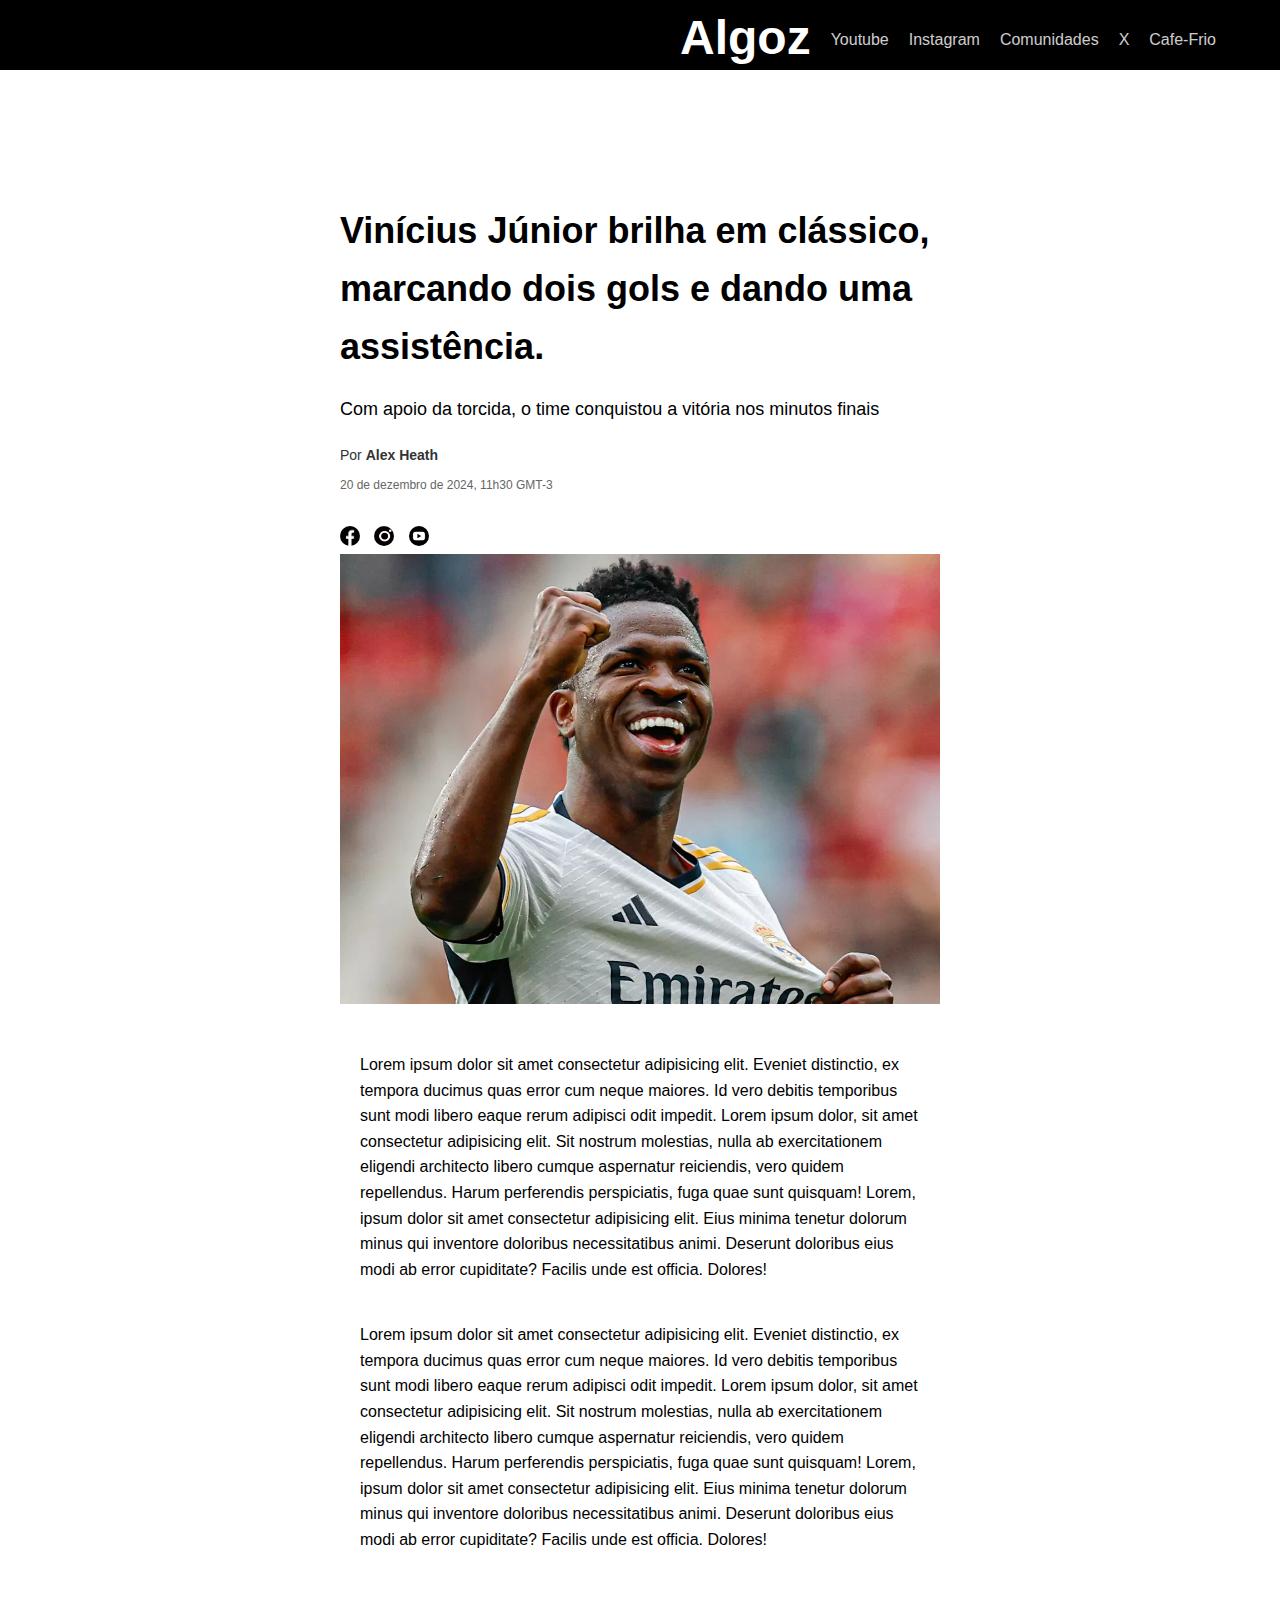
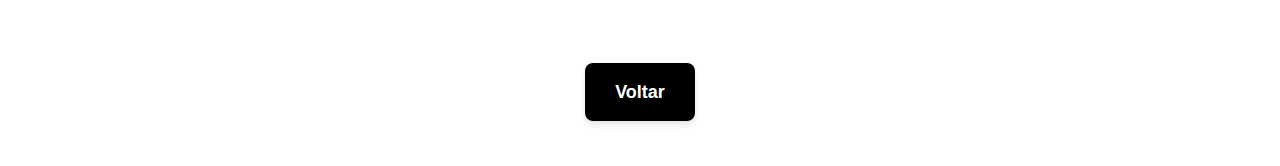
==== algoz/site.html @ c8394a53 "Algoz" ====
<!DOCTYPE html>
<html lang="pt-BR">
<head>
  <meta charset="UTF-8">
  <meta name="viewport" content="width=device-width, initial-scale=1.0">
  <title>Noticia</title>
  <link rel="stylesheet" href="Css/noticias.css">
</head>
<body>

    <nav class="navbar">
        <!-- Logo -->
        <div class="logo">
            <h2>Algoz</h2>
        </div>

        <!-- Menu -->
        <div class="menu">
            <!-- Botão de fechar -->
        
                <div class="logo-m">
                    <h2>Algoz</h2>
                </div>
               <!--  <a href="#"></a> -->
                <a href="#">Youtube</a>
                <a href="#">Instagram</a>
                <a href="#">Comunidades</a>
                <a href="#">X</a>
                <a href="#">Cafe-Frio</a>
            
        </div>

        <!-- Botão hambúrguer -->
        <span class="menu-toggle"><p>Menu ☰</p></span>
    </nav>

  <div class="container">
    <header>
      <!-- <p class="categoria">ENTREVISTA</p> -->
      <h1>Vinícius Júnior brilha em clássico, marcando dois gols e dando uma assistência.</h1>
    </header>
    <main>
      <p class="descricao">
        Com apoio da torcida, o time conquistou a vitória nos minutos finais
      </p>
      <p class="autor">
       Por <strong>Alex Heath</strong>
      </p>
      <p class="data">20 de dezembro de 2024, 11h30 GMT-3</p>
    </main>
    <footer>
      <div class="social-icons">
        <a href="#"><img class="redes" src="Img/Facebook4 icone1.png" alt=""></a>
        <a href="#"><img class="redes" src="Img/Instagram1 icone.png" alt=""></a>
        <a href="#"><img class="redes" src="Img/Youtube preto e branco3 icone.png" alt=""></a>
      </div>
   <!--    <p class="comentarios">1 Comentário (1 Novo)</p> -->
    </footer>
    <img src="Img/Vinicius.webp" alt="Main Story" class="main-image">
  </div>

  <div class="texto">
  <p>Lorem ipsum dolor sit amet consectetur adipisicing elit. Eveniet distinctio, ex tempora ducimus quas error cum neque maiores. Id vero debitis temporibus sunt modi libero eaque rerum adipisci odit impedit. Lorem ipsum dolor, sit amet consectetur adipisicing elit. Sit nostrum molestias, nulla ab exercitationem eligendi architecto libero cumque aspernatur reiciendis, vero quidem repellendus. Harum perferendis perspiciatis, fuga quae sunt quisquam! Lorem, ipsum dolor sit amet consectetur adipisicing elit. Eius minima tenetur dolorum minus qui inventore doloribus necessitatibus animi. Deserunt doloribus eius modi ab error cupiditate? Facilis unde est officia. Dolores!</p>

  <p>Lorem ipsum dolor sit amet consectetur adipisicing elit. Eveniet distinctio, ex tempora ducimus quas error cum neque maiores. Id vero debitis temporibus sunt modi libero eaque rerum adipisci odit impedit. Lorem ipsum dolor, sit amet consectetur adipisicing elit. Sit nostrum molestias, nulla ab exercitationem eligendi architecto libero cumque aspernatur reiciendis, vero quidem repellendus. Harum perferendis perspiciatis, fuga quae sunt quisquam! Lorem, ipsum dolor sit amet consectetur adipisicing elit. Eius minima tenetur dolorum minus qui inventore doloribus necessitatibus animi. Deserunt doloribus eius modi ab error cupiditate? Facilis unde est officia. Dolores!</p>
  </div>


  <div class="button-container">
    <a onclick="history.back()" href="#" class="btn">Voltar</a>
  </div>

  <script src="Js/Rascunho40.js"></script>
</body>
</html>
---- algoz/Css/noticias.css ----
* {
    margin: 0;
    padding: 0;
}
body {
    font-family: Arial, sans-serif;
    background-color: white; /* Fundo verde neon */
    color: black;
    line-height: 1.6;
  }


 /* Nav */

 
.navbar {
    display: flex;
    
    align-items: center;
    
    background-color: #fff;
  
    position: relative;
    width: 100%;
    top: 0;
    z-index: 10;
    /*height: 10%;*/
    height: 70px;
    background: black;
    color: white;

  }
  
  .logo {
    font-size: 1.5rem;
    font-weight: bold;
    display: none;
  }
  
  .logo-m {
    font-size: 2rem;
    font-weight: bold;
    display: block;
  
    
  }
  
  .menu {
    display: flex;
    gap: 20px;
    width: 90%;
    height: 100%;
    justify-content: flex-end;
    max-width: 1200px;      
    margin: 2rem auto;
    
  }
  
  .menu a {
    text-decoration: none;
    color: #333;
    font-size: 1rem;
    transition: color 0.3s;
    margin-top: 3vh;
    color: white;
    opacity: 0.8;
  }
  
  .menu a:hover {
    opacity: 1;
    border-bottom: 2px solid white;
  }
  
  
  
  .login {
    text-align: center;
    font-size: 1rem;
    color: #333;
  }
  
  .menu-toggle {
    display: none;
  }
  .menu-close {
    display: none;
  }
  
 

 /* Nav Fim */

   /*CAIXA FIM */
  .container {
    max-width: 600px;
    margin: 0 auto;
    padding: 20px;
  
    margin-top: 8%;
   
  }
  
  .categoria {
    text-transform: uppercase;
    font-size: 14px;
    margin: 0;
    font-weight: bold;
  }
  
  h1 {
    font-size: 36px;
    font-weight: 700;
    margin: 10px 0;
  }
  
  .descricao {
    font-size: 18px;
    margin: 20px 0;
  }
  
  .autor {
    font-size: 14px;
    color: #333;
    margin-top: 20px;
  }
  
  .redes {
    width: 20px;
    height: 20px;
    object-fit: cover;
    border-radius: 50px;
  }

  .data {
    font-size: 12px;
    color: #666;
    margin-top: 10px;
  }
  
  footer {
    display: flex;
    justify-content: space-between;
    align-items: center;
    margin-top: 30px;
  }
  
  .social-icons a {
    text-decoration: none;
    font-size: 18px;
    margin-right: 10px;
    color: black;
  }
  
  .comentarios {
    font-size: 14px;
    color: black;
  }

  .main-image {
    width: 100%;
    object-fit: cover;
  }

  /*CAIXA FIM */



  /* Texto */

  .texto {
    max-width: 600px;
    
    margin: 0 auto;

  }
  .texto p {
    padding: 20px;
    text-align: left;
  }

  /*Texto Fim */
  .button-container {
    text-align: center;
  }
  
  .btn {
    display: inline-block;
    padding: 15px 30px;
    font-size: 18px;
    font-weight: bold;
    color: #fff;
    background-color: black; /* Cor azul */
    border: none;
    border-radius: 8px;
    text-decoration: none;
    transition: all 0.3s ease;
    box-shadow: 0 4px 6px rgba(0, 0, 0, 0.1);
    margin-top: 10vh;
    margin-bottom: 5vh;
  }
  
  /* Efeito de hover */
  .btn:hover {
    background-color: black; /* Azul escuro no hover */
    box-shadow: 0 6px 8px rgba(0, 0, 0, 0.2);
    transform: scale(1.05);
  }
  
  /* Efeito ao clicar */
  .btn:active {
    background-color: white; /* Azul mais escuro no clique */
    transform: scale(0.95);
    box-shadow: 0 3px 5px rgba(0, 0, 0, 0.15);
  }
  
    /* Texto Fim*/

 /* Estilo para telas menores */
@media (max-width: 768px) {
    .navbar {
      flex-direction: column;
      align-items: flex-start;
      padding: 10px 20px;
      width: 95%;
    
  }
  .logo {
    font-size: 2rem;
    font-weight: bold;
    position: absolute;
    top: 50%;
    transform: translateY(-50%);
    display: block;
  }

  .logo-m {
    display: none;
  }

  .menu-toggle {
      display: flex;
      cursor: pointer;
      font-size: 1.5rem;
      position: absolute;
      right: 10%;
      font-size: 5vh;
      top: 50%;
      transform: translateY(-50%);
      border-bottom: 2px solid white;
  }
  .menu-toggle p {
    font-size: 2.3vh;
  }

  .menu {
      /* display: none;*/
      display: flex;
      visibility: hidden;
      flex-direction: column;
      gap: 10px;
    /*width: 250px; Largura do menu lateral */
      width: 0%; /* Largura do menu lateral */
      height: 150vh;
      background: black;
      padding: 10px 0;
      position: fixed;
      margin-top: 10vh;
      top: 100;
      right: 0; /* Aparece do lado direito */
      box-shadow: -4px 0 6px rgba(0, 0, 0, 0.1);
      justify-content:flex-start;
      transition: 0.7s;
  }

  .menu a {
      color: white;
      font-size: 1.5rem;
      border-bottom: 1px solid #ddd;
      padding-left: 2vh;
      padding-bottom: 4vh;
      
  }

  .menu.active {
    /*  display: flex; */
      visibility: visible;
      width: 100%;
  }

  /* Botão de fechar */
  .menu-close {
      position: absolute;
      top: 10px;
      /*outline: 1px solid white; */
      right: 10px;
      font-size: 1.5rem;
      color: #333;
      cursor: pointer;
      padding: 1vh;
      display: block;
      font-size: 5vh;
      
  } 

  .btn {
    padding: 12px 25px;
    font-size: 16px;
  }

  /*Texto */
  .texto {
    width: 100%;
  

  }
  .texto p {
    padding: 20px;
    text-align: left;
  }
  /* Texto Fim */


  }

  @media (max-width: 480px) {
    .btn {
      padding: 10px 20px;
      font-size: 14px;
    }
  }
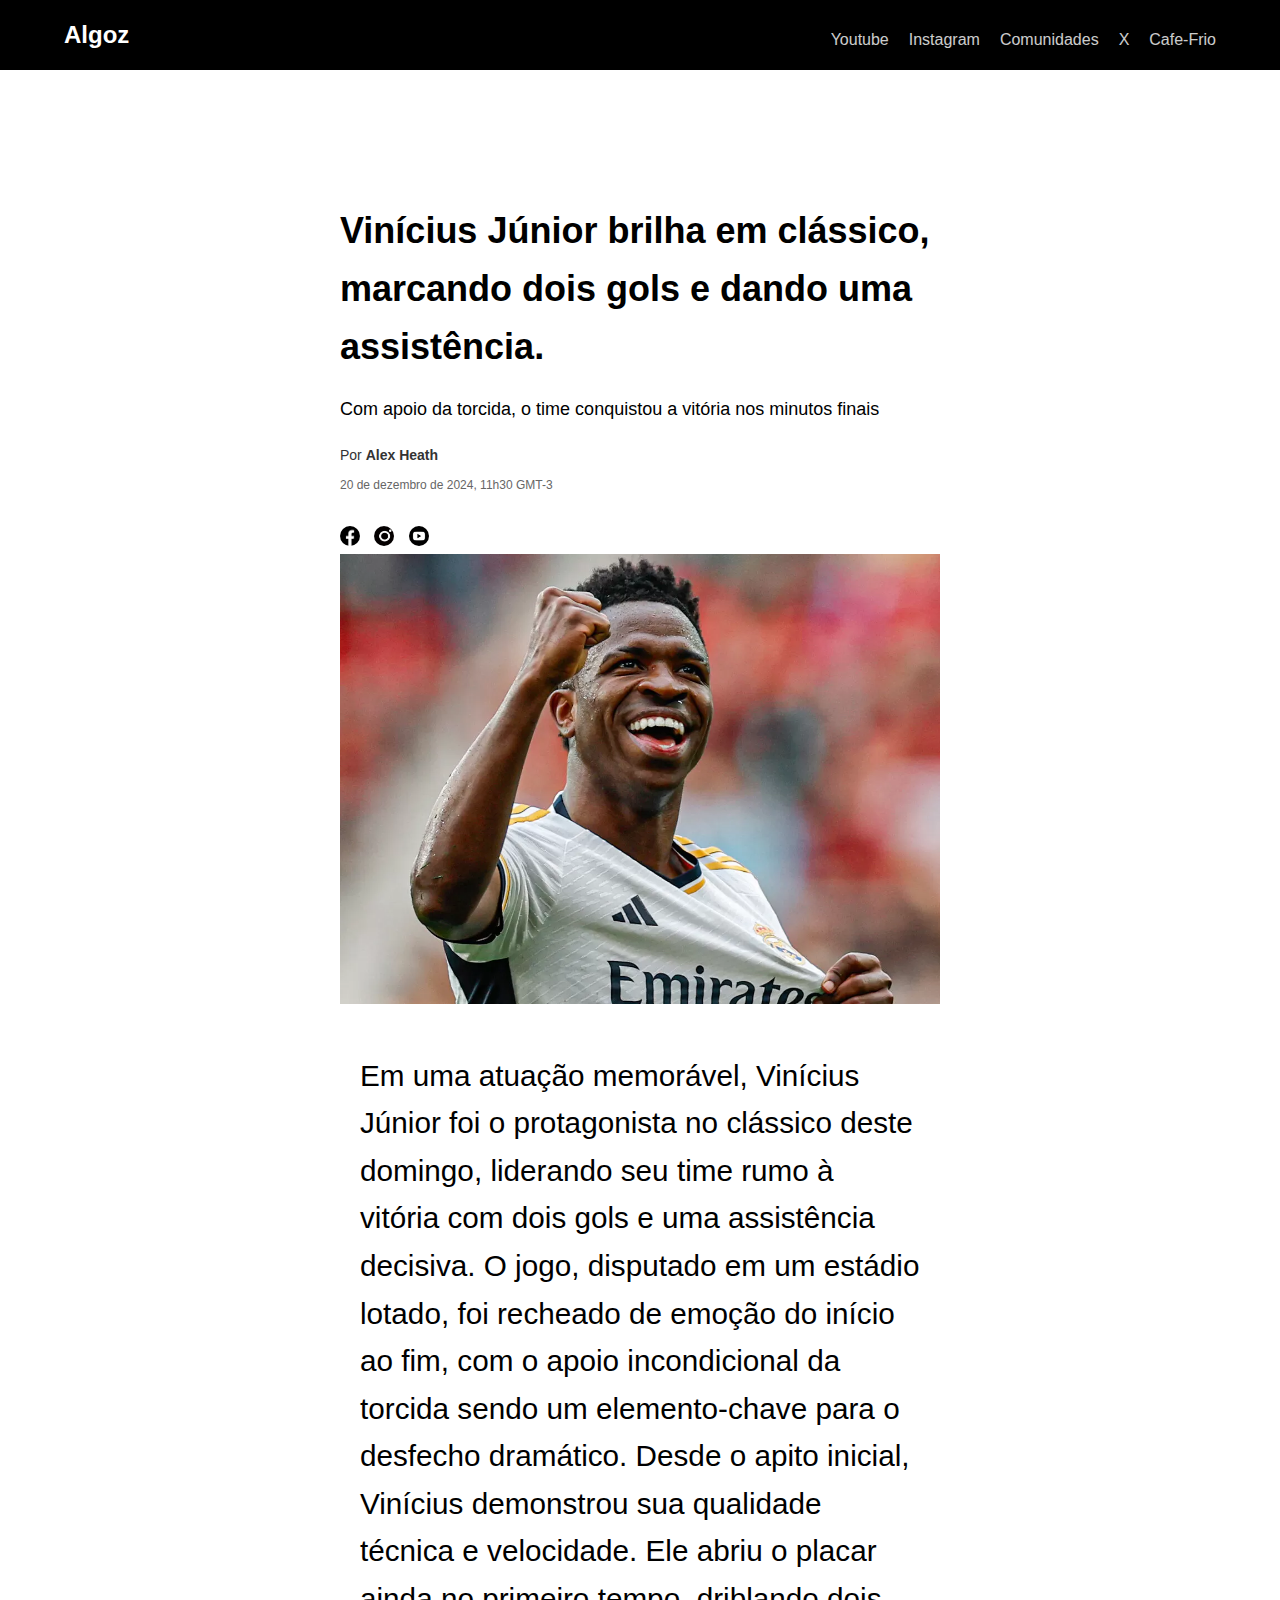
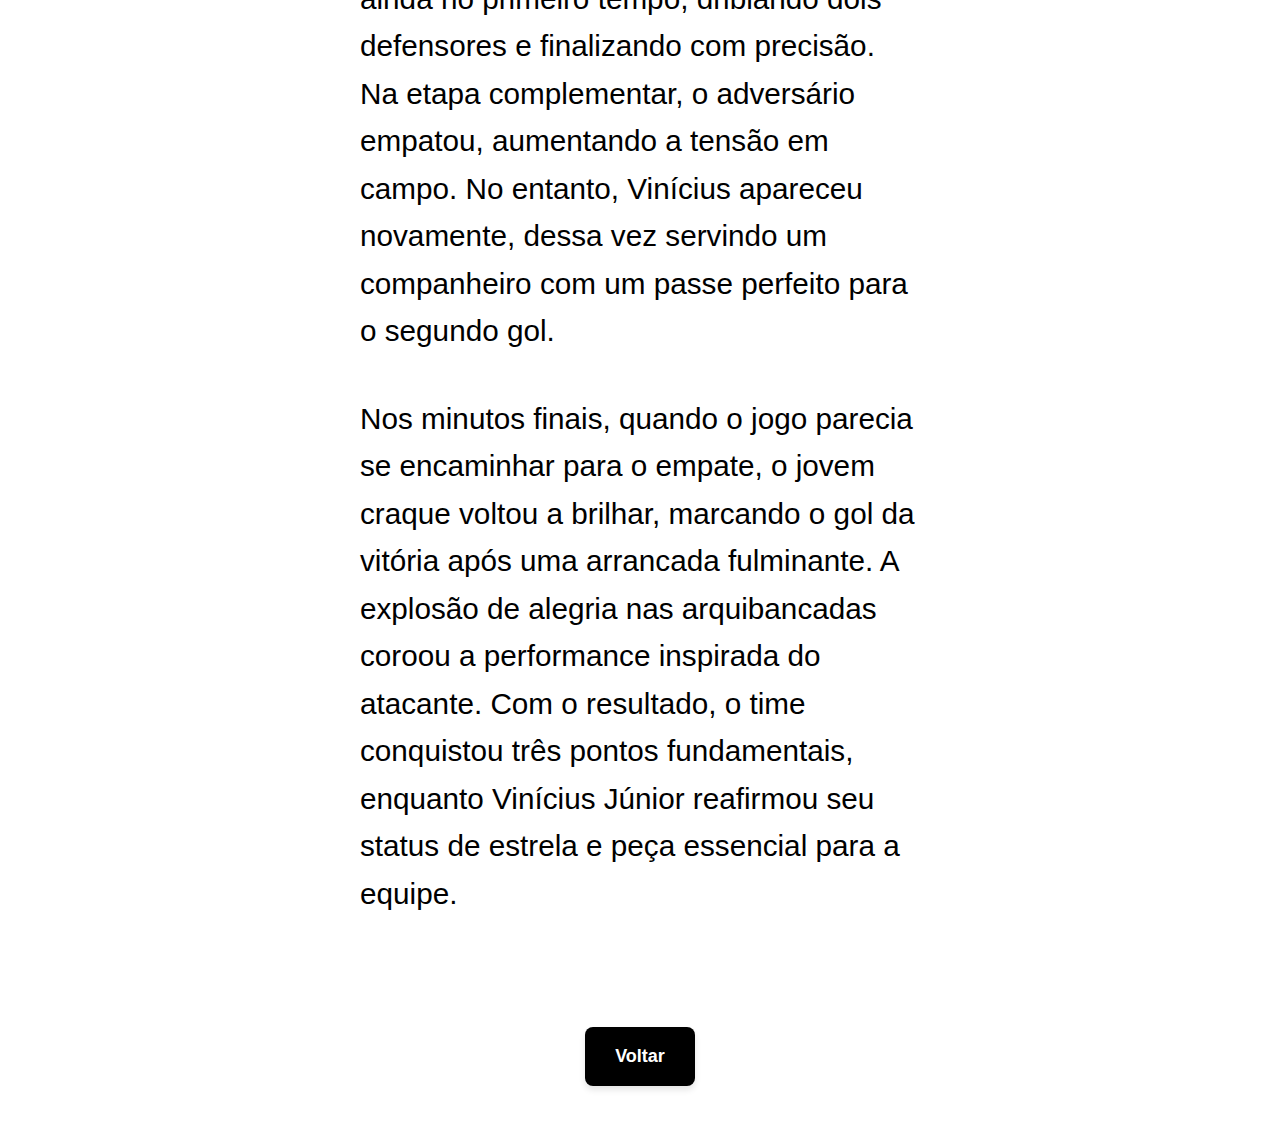
==== commit fb7f482c: "Add files via upload" ====
--- a/algoz/site.html
+++ b/algoz/site.html
@@ -60,9 +60,13 @@
   </div>
 
   <div class="texto">
-  <p>Lorem ipsum dolor sit amet consectetur adipisicing elit. Eveniet distinctio, ex tempora ducimus quas error cum neque maiores. Id vero debitis temporibus sunt modi libero eaque rerum adipisci odit impedit. Lorem ipsum dolor, sit amet consectetur adipisicing elit. Sit nostrum molestias, nulla ab exercitationem eligendi architecto libero cumque aspernatur reiciendis, vero quidem repellendus. Harum perferendis perspiciatis, fuga quae sunt quisquam! Lorem, ipsum dolor sit amet consectetur adipisicing elit. Eius minima tenetur dolorum minus qui inventore doloribus necessitatibus animi. Deserunt doloribus eius modi ab error cupiditate? Facilis unde est officia. Dolores!</p>
+  <p>Em uma atuação memorável, Vinícius Júnior foi o protagonista no clássico deste domingo, liderando seu time rumo à vitória com dois gols e uma assistência decisiva. O jogo, disputado em um estádio lotado, foi recheado de emoção do início ao fim, com o apoio incondicional da torcida sendo um elemento-chave para o desfecho dramático.
 
-  <p>Lorem ipsum dolor sit amet consectetur adipisicing elit. Eveniet distinctio, ex tempora ducimus quas error cum neque maiores. Id vero debitis temporibus sunt modi libero eaque rerum adipisci odit impedit. Lorem ipsum dolor, sit amet consectetur adipisicing elit. Sit nostrum molestias, nulla ab exercitationem eligendi architecto libero cumque aspernatur reiciendis, vero quidem repellendus. Harum perferendis perspiciatis, fuga quae sunt quisquam! Lorem, ipsum dolor sit amet consectetur adipisicing elit. Eius minima tenetur dolorum minus qui inventore doloribus necessitatibus animi. Deserunt doloribus eius modi ab error cupiditate? Facilis unde est officia. Dolores!</p>
+    Desde o apito inicial, Vinícius demonstrou sua qualidade técnica e velocidade. Ele abriu o placar ainda no primeiro tempo, driblando dois defensores e finalizando com precisão. Na etapa complementar, o adversário empatou, aumentando a tensão em campo. No entanto, Vinícius apareceu novamente, dessa vez servindo um companheiro com um passe perfeito para o segundo gol.</p>
+
+  <p>Nos minutos finais, quando o jogo parecia se encaminhar para o empate, o jovem craque voltou a brilhar, marcando o gol da vitória após uma arrancada fulminante. A explosão de alegria nas arquibancadas coroou a performance inspirada do atacante.
+
+    Com o resultado, o time conquistou três pontos fundamentais, enquanto Vinícius Júnior reafirmou seu status de estrela e peça essencial para a equipe.</p>
   </div>
 
 
--- a/algoz/Css/noticias.css
+++ b/algoz/Css/noticias.css
@@ -1,332 +1,336 @@
 * {
-    margin: 0;
-    padding: 0;
+  margin: 0;
+  padding: 0;
 }
 body {
-    font-family: Arial, sans-serif;
-    background-color: white; /* Fundo verde neon */
-    color: black;
-    line-height: 1.6;
-  }
-
-
- /* Nav */
-
+  font-family: Arial, sans-serif;
+  background-color: white; /* Fundo verde neon */
+  color: black;
+  line-height: 1.6;
+}
+
+
+/* Nav */
+
+
+.navbar {
+  display: flex;
+  
+  align-items: center;
+  
+  background-color: #fff;
+
+  position: relative;
+  width: 100%;
+  top: 0;
+  z-index: 10;
+  /*height: 10%;*/
+  height: 70px;
+  background: black;
+  color: white;
+
+}
+
+.logo {
+  font-size: 1.5rem;
+  font-weight: bold;
+  display: none;
+}
+
+.logo-m {
+  font-size: 1rem;
+  font-weight: bold;
+  display: block;
+  bottom: 50%;
+  transform: translateY(50%);
+  left: 0%;
+  position: absolute;
+}
+
+.menu {
+  display: flex;
+  gap: 20px;
+  width: 90%;
+  height: 100%;
+  justify-content: flex-end;
+  max-width: 1200px;      
+  margin: 2rem auto;
+  position: relative;
+  
+}
+
+.menu a {
+  text-decoration: none;
+  color: #333;
+  font-size: 1rem;
+  transition: color 0.3s;
+  margin-top: 3vh;
+  color: white;
+  opacity: 0.8;
+}
+
+.menu a:hover {
+  opacity: 1;
+  border-bottom: 2px solid white;
+}
+
+
+
+.login {
+  text-align: center;
+  font-size: 1rem;
+  color: #333;
+}
+
+.menu-toggle {
+  display: none;
+}
+.menu-close {
+  display: none;
+}
+
+
+
+/* Nav Fim */
+
+ /*CAIXA FIM */
+.container {
+  max-width: 600px;
+  margin: 0 auto;
+  padding: 20px;
+
+  margin-top: 8%;
  
-.navbar {
+}
+
+.categoria {
+  text-transform: uppercase;
+  font-size: 14px;
+  margin: 0;
+  font-weight: bold;
+}
+
+h1 {
+  font-size: 36px;
+  font-weight: 700;
+  margin: 10px 0;
+}
+
+.descricao {
+  font-size: 18px;
+  margin: 20px 0;
+}
+
+.autor {
+  font-size: 14px;
+  color: #333;
+  margin-top: 20px;
+}
+
+.redes {
+  width: 20px;
+  height: 20px;
+  object-fit: cover;
+  border-radius: 50px;
+}
+
+.data {
+  font-size: 12px;
+  color: #666;
+  margin-top: 10px;
+}
+
+footer {
+  display: flex;
+  justify-content: space-between;
+  align-items: center;
+  margin-top: 30px;
+}
+
+.social-icons a {
+  text-decoration: none;
+  font-size: 18px;
+  margin-right: 10px;
+  color: black;
+}
+
+.comentarios {
+  font-size: 14px;
+  color: black;
+}
+
+.main-image {
+  width: 100%;
+  object-fit: cover;
+}
+
+/*CAIXA FIM */
+
+
+
+/* Texto */
+
+.texto {
+  max-width: 600px;
+  
+  margin: 0 auto;
+
+}
+.texto p {
+  padding: 20px;
+  text-align: left;
+  font-size: 3.3vh;
+}
+
+/*Texto Fim */
+.button-container {
+  text-align: center;
+}
+
+.btn {
+  display: inline-block;
+  padding: 15px 30px;
+  font-size: 18px;
+  font-weight: bold;
+  color: #fff;
+  background-color: black; /* Cor azul */
+  border: none;
+  border-radius: 8px;
+  text-decoration: none;
+  transition: all 0.3s ease;
+  box-shadow: 0 4px 6px rgba(0, 0, 0, 0.1);
+  margin-top: 10vh;
+  margin-bottom: 5vh;
+}
+
+/* Efeito de hover */
+.btn:hover {
+  background-color: black; /* Azul escuro no hover */
+  box-shadow: 0 6px 8px rgba(0, 0, 0, 0.2);
+  transform: scale(1.05);
+}
+
+/* Efeito ao clicar */
+.btn:active {
+  background-color: white; /* Azul mais escuro no clique */
+  transform: scale(0.95);
+  box-shadow: 0 3px 5px rgba(0, 0, 0, 0.15);
+}
+
+  /* Texto Fim*/
+
+/* Estilo para telas menores */
+@media (max-width: 768px) {
+  .navbar {
+    flex-direction: column;
+    align-items: flex-start;
+    padding: 10px 20px;
+    width: 95%;
+  
+}
+.logo {
+  font-size: 1rem;
+  font-weight: bold;
+  position: absolute;
+  top: 50%;
+  transform: translateY(-50%);
+  display: block;
+}
+
+.logo-m {
+  display: none;
+}
+
+.menu-toggle {
     display: flex;
-    
-    align-items: center;
-    
-    background-color: #fff;
-  
-    position: relative;
-    width: 100%;
-    top: 0;
-    z-index: 10;
-    /*height: 10%;*/
-    height: 70px;
-    background: black;
-    color: white;
-
-  }
-  
-  .logo {
+    cursor: pointer;
     font-size: 1.5rem;
-    font-weight: bold;
-    display: none;
-  }
-  
-  .logo-m {
-    font-size: 2rem;
-    font-weight: bold;
-    display: block;
-  
-    
-  }
-  
-  .menu {
-    display: flex;
-    gap: 20px;
-    width: 90%;
-    height: 100%;
-    justify-content: flex-end;
-    max-width: 1200px;      
-    margin: 2rem auto;
-    
-  }
-  
-  .menu a {
-    text-decoration: none;
-    color: #333;
-    font-size: 1rem;
-    transition: color 0.3s;
-    margin-top: 3vh;
-    color: white;
-    opacity: 0.8;
-  }
-  
-  .menu a:hover {
-    opacity: 1;
-    border-bottom: 2px solid white;
-  }
-  
-  
-  
-  .login {
-    text-align: center;
-    font-size: 1rem;
-    color: #333;
-  }
-  
-  .menu-toggle {
-    display: none;
-  }
-  .menu-close {
-    display: none;
-  }
-  
- 
-
- /* Nav Fim */
-
-   /*CAIXA FIM */
-  .container {
-    max-width: 600px;
-    margin: 0 auto;
-    padding: 20px;
-  
-    margin-top: 8%;
-   
-  }
-  
-  .categoria {
-    text-transform: uppercase;
-    font-size: 14px;
-    margin: 0;
-    font-weight: bold;
-  }
-  
-  h1 {
-    font-size: 36px;
-    font-weight: 700;
-    margin: 10px 0;
-  }
-  
-  .descricao {
-    font-size: 18px;
-    margin: 20px 0;
-  }
-  
-  .autor {
-    font-size: 14px;
-    color: #333;
-    margin-top: 20px;
-  }
-  
-  .redes {
-    width: 20px;
-    height: 20px;
-    object-fit: cover;
-    border-radius: 50px;
-  }
-
-  .data {
-    font-size: 12px;
-    color: #666;
-    margin-top: 10px;
-  }
-  
-  footer {
-    display: flex;
-    justify-content: space-between;
-    align-items: center;
-    margin-top: 30px;
-  }
-  
-  .social-icons a {
-    text-decoration: none;
-    font-size: 18px;
-    margin-right: 10px;
-    color: black;
-  }
-  
-  .comentarios {
-    font-size: 14px;
-    color: black;
-  }
-
-  .main-image {
-    width: 100%;
-    object-fit: cover;
-  }
-
-  /*CAIXA FIM */
-
-
-
-  /* Texto */
-
-  .texto {
-    max-width: 600px;
-    
-    margin: 0 auto;
-
-  }
-  .texto p {
-    padding: 20px;
-    text-align: left;
-  }
-
-  /*Texto Fim */
-  .button-container {
-    text-align: center;
-  }
-  
-  .btn {
-    display: inline-block;
-    padding: 15px 30px;
-    font-size: 18px;
-    font-weight: bold;
-    color: #fff;
-    background-color: black; /* Cor azul */
-    border: none;
-    border-radius: 8px;
-    text-decoration: none;
-    transition: all 0.3s ease;
-    box-shadow: 0 4px 6px rgba(0, 0, 0, 0.1);
-    margin-top: 10vh;
-    margin-bottom: 5vh;
-  }
-  
-  /* Efeito de hover */
-  .btn:hover {
-    background-color: black; /* Azul escuro no hover */
-    box-shadow: 0 6px 8px rgba(0, 0, 0, 0.2);
-    transform: scale(1.05);
-  }
-  
-  /* Efeito ao clicar */
-  .btn:active {
-    background-color: white; /* Azul mais escuro no clique */
-    transform: scale(0.95);
-    box-shadow: 0 3px 5px rgba(0, 0, 0, 0.15);
-  }
-  
-    /* Texto Fim*/
-
- /* Estilo para telas menores */
-@media (max-width: 768px) {
-    .navbar {
-      flex-direction: column;
-      align-items: flex-start;
-      padding: 10px 20px;
-      width: 95%;
-    
-  }
-  .logo {
-    font-size: 2rem;
-    font-weight: bold;
     position: absolute;
+    right: 10%;
+    font-size: 5vh;
     top: 50%;
     transform: translateY(-50%);
+    border-bottom: 2px solid white;
+}
+.menu-toggle p {
+  font-size: 2.3vh;
+}
+
+.menu {
+    /* display: none;*/
+    display: flex;
+    visibility: hidden;
+    flex-direction: column;
+    gap: 10px;
+  /*width: 250px; Largura do menu lateral */
+    width: 0%; /* Largura do menu lateral */
+    height: 150vh;
+    background: black;
+    padding: 10px 0;
+    position: fixed;
+    margin-top: 10vh;
+    top: 100;
+    right: 0; /* Aparece do lado direito */
+    box-shadow: -4px 0 6px rgba(0, 0, 0, 0.1);
+    justify-content:flex-start;
+    transition: 0.7s;
+}
+
+.menu a {
+    color: white;
+    font-size: 1.5rem;
+    border-bottom: 1px solid #ddd;
+    padding-left: 2vh;
+    padding-bottom: 4vh;
+    
+}
+
+.menu.active {
+  /*  display: flex; */
+    visibility: visible;
+    width: 100%;
+}
+
+/* Botão de fechar */
+.menu-close {
+    position: absolute;
+    top: 10px;
+    /*outline: 1px solid white; */
+    right: 10px;
+    font-size: 1.5rem;
+    color: #333;
+    cursor: pointer;
+    padding: 1vh;
     display: block;
+    font-size: 5vh;
+    
+} 
+
+.btn {
+  padding: 12px 25px;
+  font-size: 16px;
+}
+
+/*Texto */
+.texto {
+  width: 100%;
+
+
+}
+.texto p {
+  padding: 20px;
+  text-align: left;
+  font-size: 3vh;
+}
+/* Texto Fim */
+
+
+}
+
+@media (max-width: 480px) {
+  .btn {
+    padding: 10px 20px;
+    font-size: 14px;
   }
-
-  .logo-m {
-    display: none;
-  }
-
-  .menu-toggle {
-      display: flex;
-      cursor: pointer;
-      font-size: 1.5rem;
-      position: absolute;
-      right: 10%;
-      font-size: 5vh;
-      top: 50%;
-      transform: translateY(-50%);
-      border-bottom: 2px solid white;
-  }
-  .menu-toggle p {
-    font-size: 2.3vh;
-  }
-
-  .menu {
-      /* display: none;*/
-      display: flex;
-      visibility: hidden;
-      flex-direction: column;
-      gap: 10px;
-    /*width: 250px; Largura do menu lateral */
-      width: 0%; /* Largura do menu lateral */
-      height: 150vh;
-      background: black;
-      padding: 10px 0;
-      position: fixed;
-      margin-top: 10vh;
-      top: 100;
-      right: 0; /* Aparece do lado direito */
-      box-shadow: -4px 0 6px rgba(0, 0, 0, 0.1);
-      justify-content:flex-start;
-      transition: 0.7s;
-  }
-
-  .menu a {
-      color: white;
-      font-size: 1.5rem;
-      border-bottom: 1px solid #ddd;
-      padding-left: 2vh;
-      padding-bottom: 4vh;
-      
-  }
-
-  .menu.active {
-    /*  display: flex; */
-      visibility: visible;
-      width: 100%;
-  }
-
-  /* Botão de fechar */
-  .menu-close {
-      position: absolute;
-      top: 10px;
-      /*outline: 1px solid white; */
-      right: 10px;
-      font-size: 1.5rem;
-      color: #333;
-      cursor: pointer;
-      padding: 1vh;
-      display: block;
-      font-size: 5vh;
-      
-  } 
-
-  .btn {
-    padding: 12px 25px;
-    font-size: 16px;
-  }
-
-  /*Texto */
-  .texto {
-    width: 100%;
-  
-
-  }
-  .texto p {
-    padding: 20px;
-    text-align: left;
-  }
-  /* Texto Fim */
-
-
-  }
-
-  @media (max-width: 480px) {
-    .btn {
-      padding: 10px 20px;
-      font-size: 14px;
-    }
-  }
-
-
+}
+
